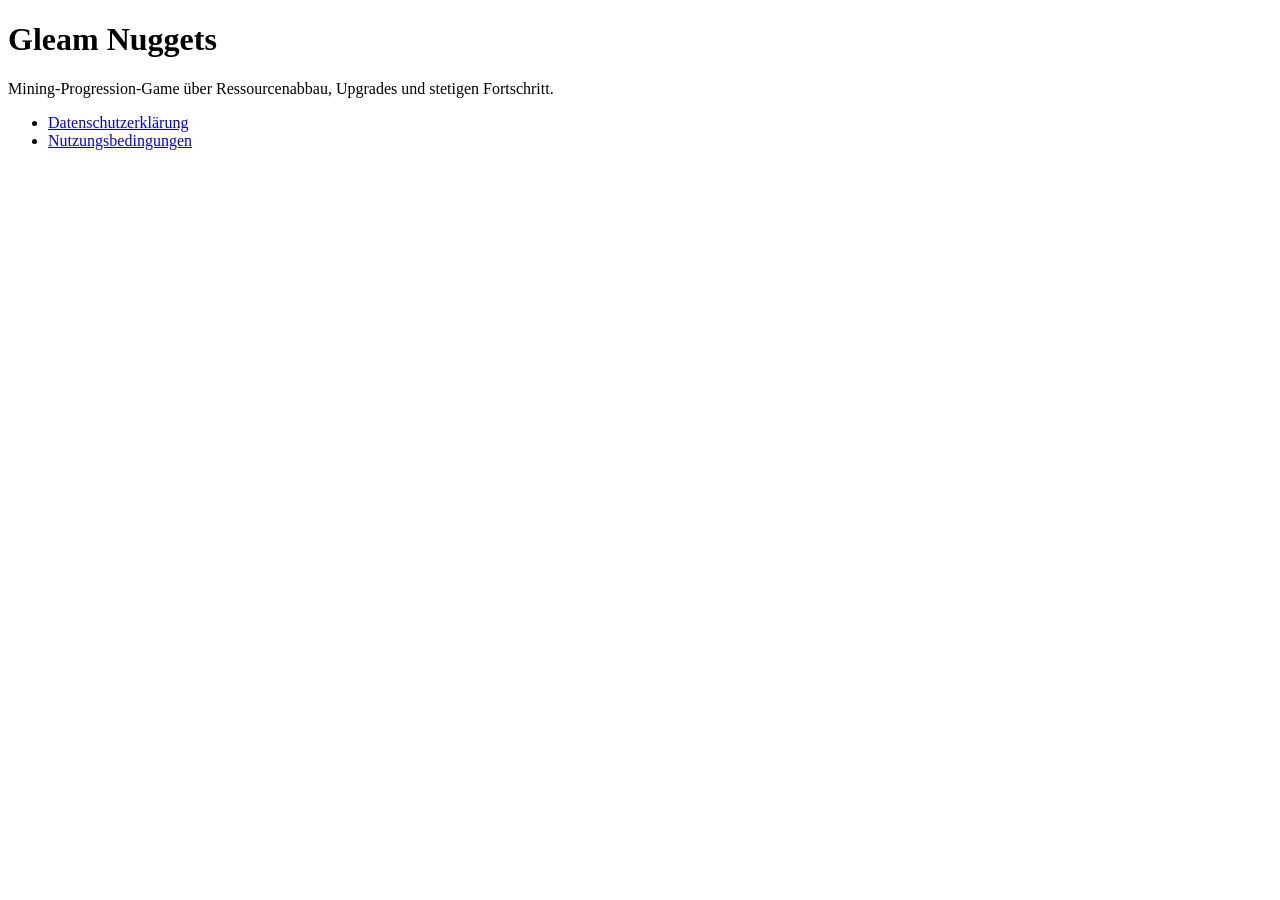
==== gleam-nuggets/index.html @ eb84df8b "Create index.html" ====
<!DOCTYPE html>
<html lang="de">
<head>
  <meta charset="UTF-8">
  <meta name="viewport" content="width=device-width, initial-scale=1.0">
  <title>Gleam Nuggets</title>
</head>
<body>
  <h1>Gleam Nuggets</h1>
  <p>Mining-Progression-Game über Ressourcenabbau, Upgrades und stetigen Fortschritt.</p>
  <ul>
    <li><a href="./privacy.html">Datenschutzerklärung</a></li>
    <li><a href="./terms.html">Nutzungsbedingungen</a></li>
  </ul>
</body>
</html>
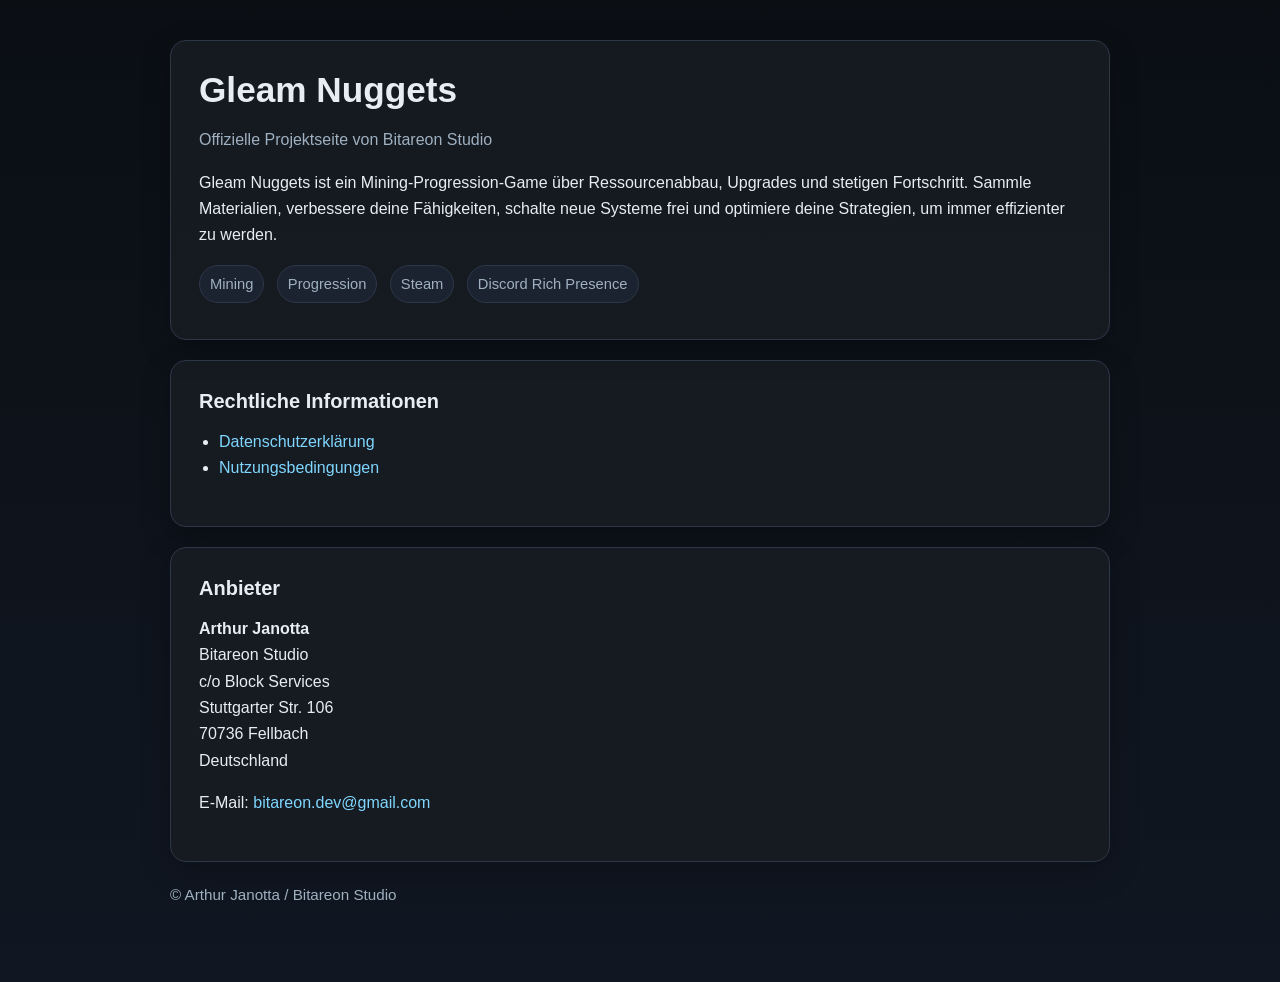
==== commit c6dfd5e8: "Update index.html" ====
--- a/gleam-nuggets/index.html
+++ b/gleam-nuggets/index.html
@@ -4,13 +4,128 @@
   <meta charset="UTF-8">
   <meta name="viewport" content="width=device-width, initial-scale=1.0">
   <title>Gleam Nuggets</title>
+  <meta name="description" content="Offizielle Projektseite zu Gleam Nuggets mit Datenschutz und Nutzungsbedingungen.">
+  <style>
+    :root {
+      --bg: #0d1117;
+      --panel: #161b22;
+      --panel-2: #1c2330;
+      --text: #e6edf3;
+      --muted: #9fb0c0;
+      --accent: #7fd7ff;
+      --border: #2d3748;
+    }
+    * { box-sizing: border-box; }
+    body {
+      margin: 0;
+      font-family: Arial, Helvetica, sans-serif;
+      background: linear-gradient(180deg, #0b0f14 0%, #101722 100%);
+      color: var(--text);
+      line-height: 1.65;
+    }
+    .wrap {
+      max-width: 980px;
+      margin: 0 auto;
+      padding: 40px 20px 60px;
+    }
+    .card {
+      background: rgba(22, 27, 34, 0.96);
+      border: 1px solid var(--border);
+      border-radius: 16px;
+      padding: 28px;
+      margin-bottom: 20px;
+      box-shadow: 0 10px 30px rgba(0,0,0,0.25);
+    }
+    h1, h2 {
+      margin-top: 0;
+      line-height: 1.2;
+    }
+    h1 {
+      font-size: 2.2rem;
+      margin-bottom: 10px;
+    }
+    h2 {
+      font-size: 1.25rem;
+      margin-bottom: 14px;
+    }
+    p, li {
+      color: var(--text);
+    }
+    .muted {
+      color: var(--muted);
+    }
+    a {
+      color: var(--accent);
+      text-decoration: none;
+    }
+    a:hover {
+      text-decoration: underline;
+    }
+    ul {
+      padding-left: 20px;
+    }
+    .badge {
+      display: inline-block;
+      padding: 6px 10px;
+      border: 1px solid var(--border);
+      border-radius: 999px;
+      color: var(--muted);
+      background: var(--panel-2);
+      margin-right: 8px;
+      margin-bottom: 8px;
+      font-size: 0.92rem;
+    }
+    .footer {
+      color: var(--muted);
+      font-size: 0.95rem;
+      margin-top: 10px;
+    }
+  </style>
 </head>
 <body>
-  <h1>Gleam Nuggets</h1>
-  <p>Mining-Progression-Game über Ressourcenabbau, Upgrades und stetigen Fortschritt.</p>
-  <ul>
-    <li><a href="./privacy.html">Datenschutzerklärung</a></li>
-    <li><a href="./terms.html">Nutzungsbedingungen</a></li>
-  </ul>
+  <div class="wrap">
+    <div class="card">
+      <h1>Gleam Nuggets</h1>
+      <p class="muted">Offizielle Projektseite von Bitareon Studio</p>
+      <p>
+        Gleam Nuggets ist ein Mining-Progression-Game über Ressourcenabbau, Upgrades und stetigen Fortschritt.
+        Sammle Materialien, verbessere deine Fähigkeiten, schalte neue Systeme frei und optimiere deine Strategien,
+        um immer effizienter zu werden.
+      </p>
+      <div>
+        <span class="badge">Mining</span>
+        <span class="badge">Progression</span>
+        <span class="badge">Steam</span>
+        <span class="badge">Discord Rich Presence</span>
+      </div>
+    </div>
+
+    <div class="card">
+      <h2>Rechtliche Informationen</h2>
+      <ul>
+        <li><a href="./privacy.html">Datenschutzerklärung</a></li>
+        <li><a href="./terms.html">Nutzungsbedingungen</a></li>
+      </ul>
+    </div>
+
+    <div class="card">
+      <h2>Anbieter</h2>
+      <p>
+        <strong>Arthur Janotta</strong><br>
+        Bitareon Studio<br>
+        c/o Block Services<br>
+        Stuttgarter Str. 106<br>
+        70736 Fellbach<br>
+        Deutschland
+      </p>
+      <p>
+        E-Mail: <a href="mailto:bitareon.dev@gmail.com">bitareon.dev@gmail.com</a>
+      </p>
+    </div>
+
+    <p class="footer">
+      © Arthur Janotta / Bitareon Studio
+    </p>
+  </div>
 </body>
 </html>
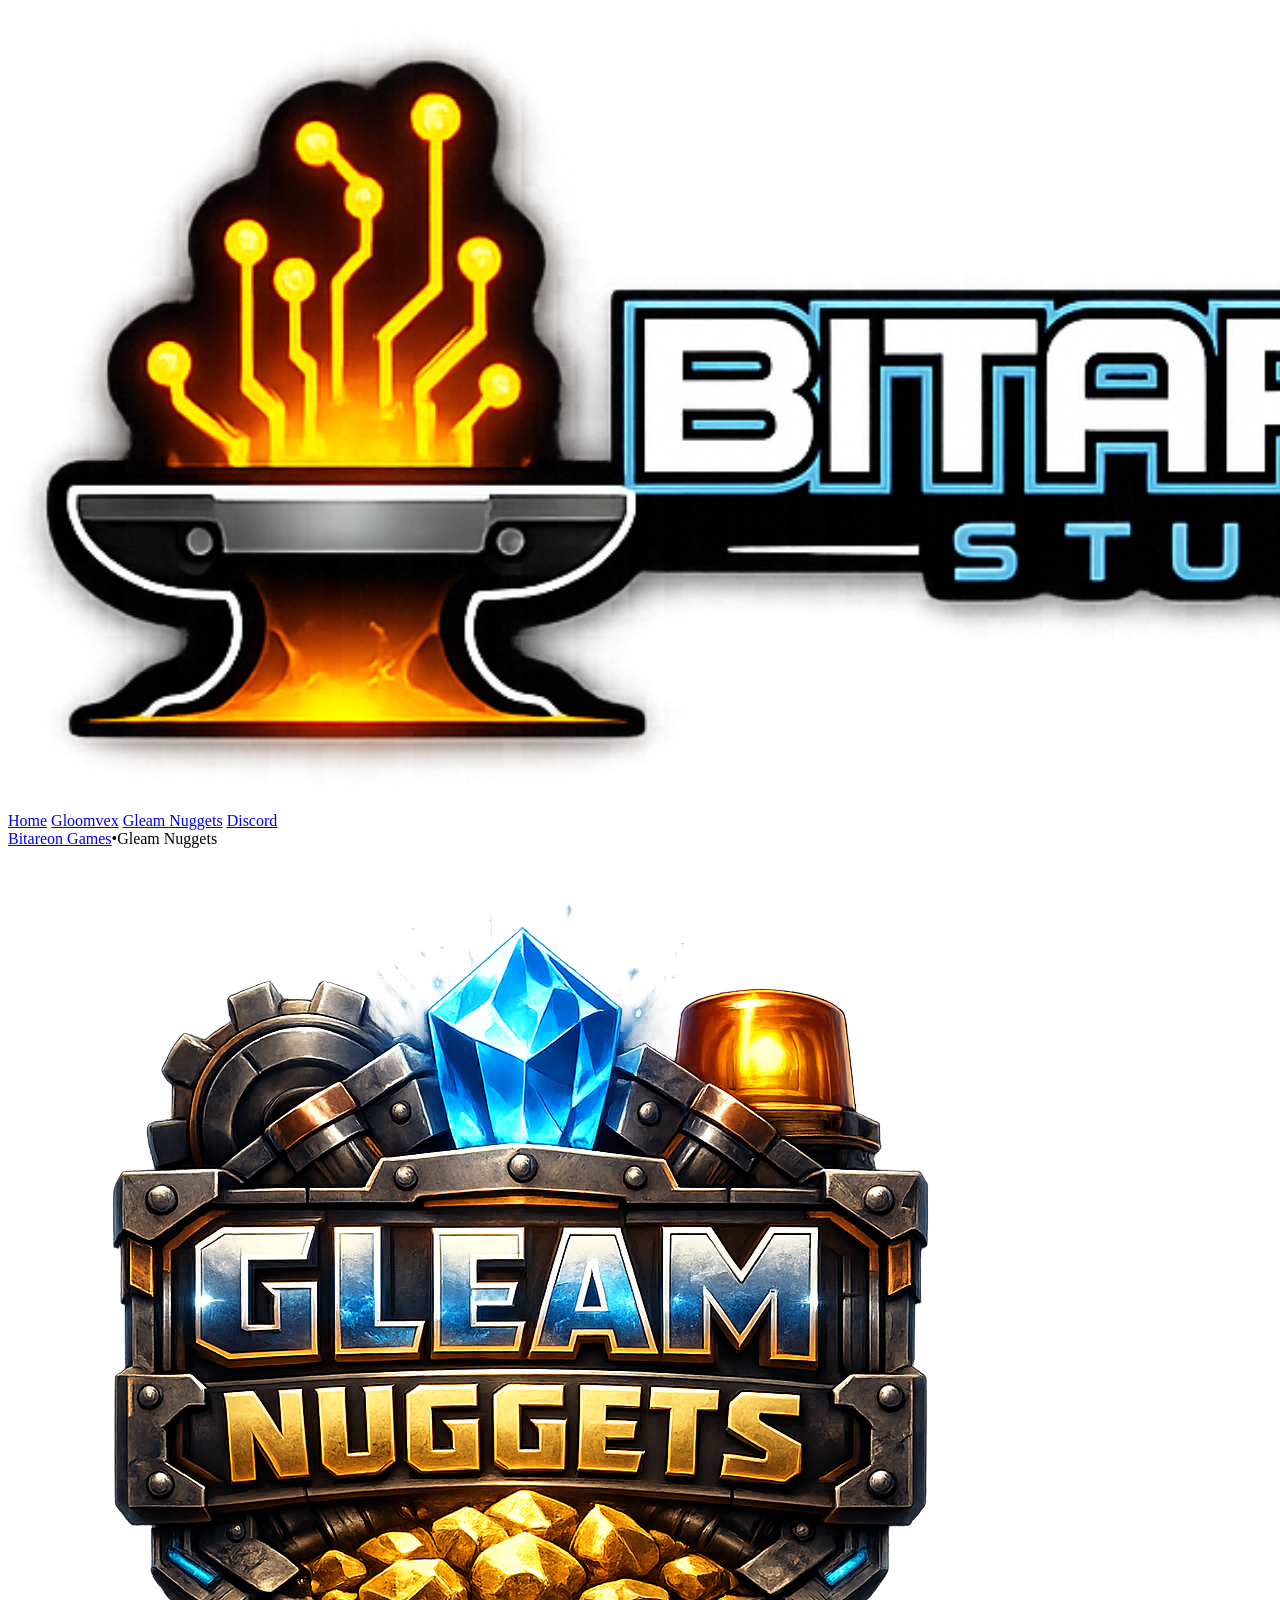
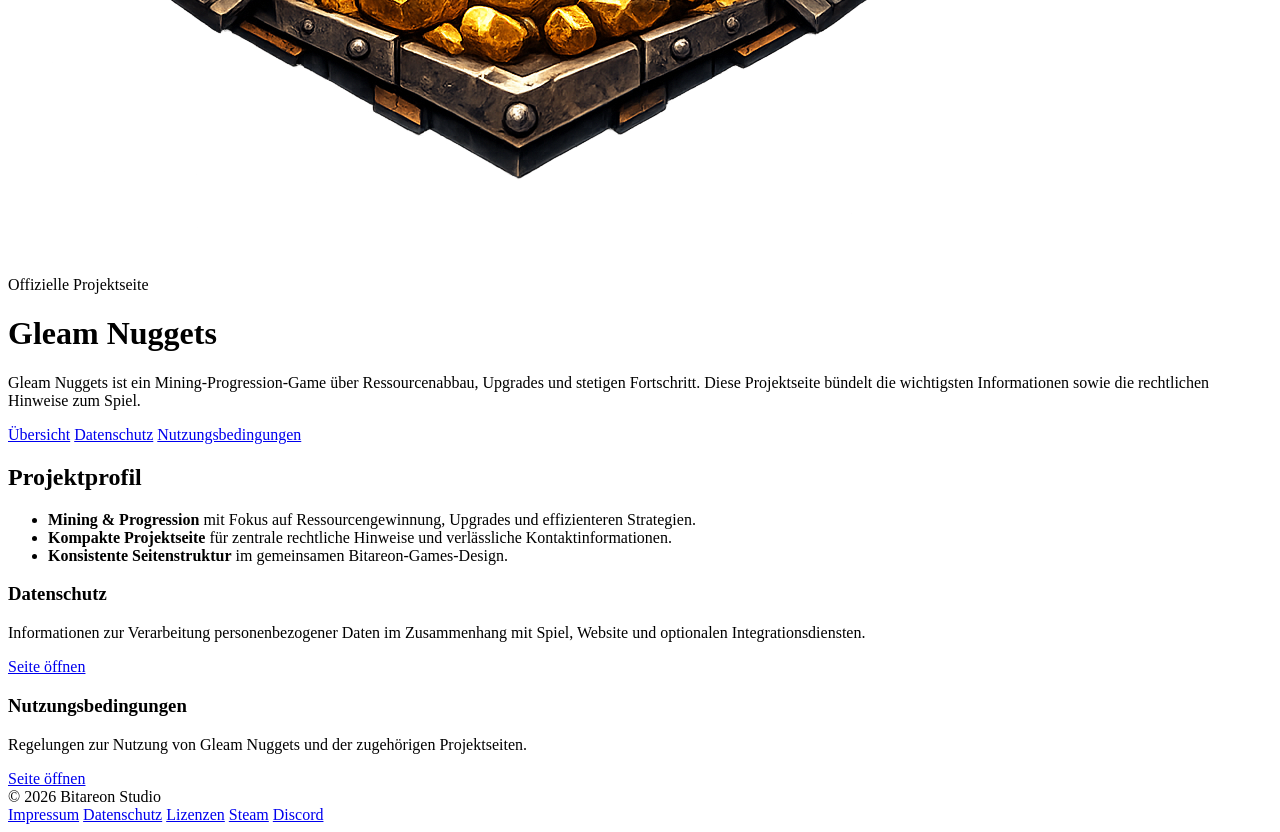
==== commit f942dd0f: "Update index.html" ====
--- a/gleam-nuggets/index.html
+++ b/gleam-nuggets/index.html
@@ -3,129 +3,73 @@
 <head>
   <meta charset="UTF-8">
   <meta name="viewport" content="width=device-width, initial-scale=1.0">
-  <title>Gleam Nuggets</title>
-  <meta name="description" content="Offizielle Projektseite zu Gleam Nuggets mit Datenschutz und Nutzungsbedingungen.">
-  <style>
-    :root {
-      --bg: #0d1117;
-      --panel: #161b22;
-      --panel-2: #1c2330;
-      --text: #e6edf3;
-      --muted: #9fb0c0;
-      --accent: #7fd7ff;
-      --border: #2d3748;
-    }
-    * { box-sizing: border-box; }
-    body {
-      margin: 0;
-      font-family: Arial, Helvetica, sans-serif;
-      background: linear-gradient(180deg, #0b0f14 0%, #101722 100%);
-      color: var(--text);
-      line-height: 1.65;
-    }
-    .wrap {
-      max-width: 980px;
-      margin: 0 auto;
-      padding: 40px 20px 60px;
-    }
-    .card {
-      background: rgba(22, 27, 34, 0.96);
-      border: 1px solid var(--border);
-      border-radius: 16px;
-      padding: 28px;
-      margin-bottom: 20px;
-      box-shadow: 0 10px 30px rgba(0,0,0,0.25);
-    }
-    h1, h2 {
-      margin-top: 0;
-      line-height: 1.2;
-    }
-    h1 {
-      font-size: 2.2rem;
-      margin-bottom: 10px;
-    }
-    h2 {
-      font-size: 1.25rem;
-      margin-bottom: 14px;
-    }
-    p, li {
-      color: var(--text);
-    }
-    .muted {
-      color: var(--muted);
-    }
-    a {
-      color: var(--accent);
-      text-decoration: none;
-    }
-    a:hover {
-      text-decoration: underline;
-    }
-    ul {
-      padding-left: 20px;
-    }
-    .badge {
-      display: inline-block;
-      padding: 6px 10px;
-      border: 1px solid var(--border);
-      border-radius: 999px;
-      color: var(--muted);
-      background: var(--panel-2);
-      margin-right: 8px;
-      margin-bottom: 8px;
-      font-size: 0.92rem;
-    }
-    .footer {
-      color: var(--muted);
-      font-size: 0.95rem;
-      margin-top: 10px;
-    }
-  </style>
+  <title>Gleam Nuggets – Offizielle Projektseite</title>
+  <meta name="description" content="Offizielle Projektseite zu Gleam Nuggets von Bitareon Studio mit Datenschutz und Nutzungsbedingungen.">
+  <link rel="stylesheet" href="../assets/site.css">
 </head>
 <body>
-  <div class="wrap">
-    <div class="card">
-      <h1>Gleam Nuggets</h1>
-      <p class="muted">Offizielle Projektseite von Bitareon Studio</p>
-      <p>
-        Gleam Nuggets ist ein Mining-Progression-Game über Ressourcenabbau, Upgrades und stetigen Fortschritt.
-        Sammle Materialien, verbessere deine Fähigkeiten, schalte neue Systeme frei und optimiere deine Strategien,
-        um immer effizienter zu werden.
-      </p>
-      <div>
-        <span class="badge">Mining</span>
-        <span class="badge">Progression</span>
-        <span class="badge">Steam</span>
-        <span class="badge">Discord Rich Presence</span>
+
+  <div class="topbar">
+    <div class="container topbar-inner">
+      <a class="brand" href="../index.html" aria-label="Bitareon Games Startseite">
+        <img src="../assets/Bitareon_Logo_2000x800.png" alt="Bitareon Games Logo">
+      </a>
+      <nav class="nav" aria-label="Hauptnavigation">
+        <a href="../index.html">Home</a>
+        <a href="../gloomvex/">Gloomvex</a>
+        <a class="active" href="../gleam-nuggets/">Gleam Nuggets</a>
+        <a href="https://discord.gg/qRFpBKGN" target="_blank" rel="noopener noreferrer">Discord</a>
+      </nav>
+    </div>
+  </div>
+  <header class="page-hero">
+    <div class="container page-hero-inner">
+      <div class="page-head hero-copy">
+        <div class="breadcrumbs"><a href="../index.html">Bitareon Games</a><span>•</span><span>Gleam Nuggets</span></div>
+        <img class="project-logo" src="../assets/GleamNuggets_Logo.png" alt="Gleam Nuggets Logo">
+        <div class="eyebrow">Offizielle Projektseite</div>
+        <h1>Gleam Nuggets</h1>
+        <p class="lede">Gleam Nuggets ist ein Mining-Progression-Game über Ressourcenabbau, Upgrades und stetigen Fortschritt. Diese Projektseite bündelt die wichtigsten Informationen sowie die rechtlichen Hinweise zum Spiel.</p>
+        <div class="tab-nav">
+          <a class="active" href="./index.html">Übersicht</a>
+          <a href="./privacy.html">Datenschutz</a>
+          <a href="./terms.html">Nutzungsbedingungen</a>
+        </div>
+      </div>
+      <aside class="page-side hero-side">
+        <h2>Projektprofil</h2>
+        <ul>
+          <li><strong>Mining & Progression</strong> mit Fokus auf Ressourcengewinnung, Upgrades und effizienteren Strategien.</li>
+          <li><strong>Kompakte Projektseite</strong> für zentrale rechtliche Hinweise und verlässliche Kontaktinformationen.</li>
+          <li><strong>Konsistente Seitenstruktur</strong> im gemeinsamen Bitareon-Games-Design.</li>
+        </ul>
+      </aside>
+    </div>
+  </header>
+  <main>
+    <section>
+      <div class="container">
+        <div class="card-grid">
+          <article class="link-card"><div class="link-card-body"><h3>Datenschutz</h3><p>Informationen zur Verarbeitung personenbezogener Daten im Zusammenhang mit Spiel, Website und optionalen Integrationsdiensten.</p><div class="card-actions"><a class="button button-secondary" href="./privacy.html">Seite öffnen</a></div></div></article>
+          <article class="link-card"><div class="link-card-body"><h3>Nutzungsbedingungen</h3><p>Regelungen zur Nutzung von Gleam Nuggets und der zugehörigen Projektseiten.</p><div class="card-actions"><a class="button button-secondary" href="./terms.html">Seite öffnen</a></div></div></article>
+        </div>
+      </div>
+    </section>
+  </main>
+
+  <footer>
+    <div class="container">
+      <div class="footer-box">
+        <div>© 2026 Bitareon Studio</div>
+        <div class="footer-links">
+          <a href="../gloomvex/imprint.html">Impressum</a>
+          <a href="../gloomvex/privacy.html">Datenschutz</a>
+          <a href="../gloomvex/licenses.html">Lizenzen</a>
+          <a href="https://store.steampowered.com/app/4449700/Gloomvex/" target="_blank" rel="noopener noreferrer">Steam</a>
+          <a href="https://discord.gg/qRFpBKGN" target="_blank" rel="noopener noreferrer">Discord</a>
+        </div>
       </div>
     </div>
-
-    <div class="card">
-      <h2>Rechtliche Informationen</h2>
-      <ul>
-        <li><a href="./privacy.html">Datenschutzerklärung</a></li>
-        <li><a href="./terms.html">Nutzungsbedingungen</a></li>
-      </ul>
-    </div>
-
-    <div class="card">
-      <h2>Anbieter</h2>
-      <p>
-        <strong>Arthur Janotta</strong><br>
-        Bitareon Studio<br>
-        c/o Block Services<br>
-        Stuttgarter Str. 106<br>
-        70736 Fellbach<br>
-        Deutschland
-      </p>
-      <p>
-        E-Mail: <a href="mailto:bitareon.dev@gmail.com">bitareon.dev@gmail.com</a>
-      </p>
-    </div>
-
-    <p class="footer">
-      © Arthur Janotta / Bitareon Studio
-    </p>
-  </div>
+  </footer>
 </body>
 </html>
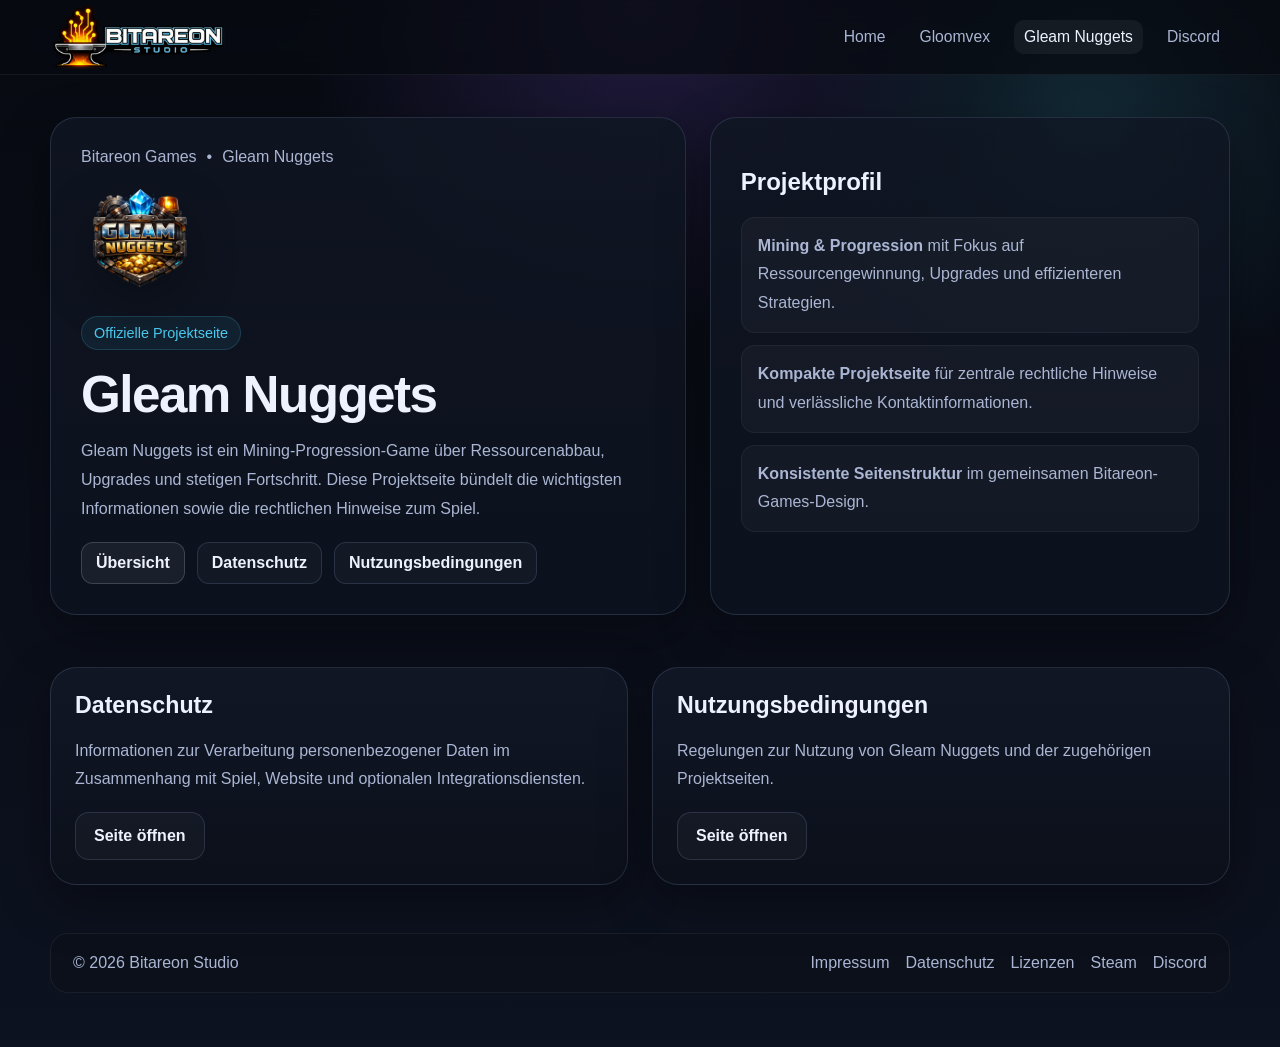
==== commit 30cc64f0: "Add files via upload" ====
--- a/gleam-nuggets/index.html
+++ b/gleam-nuggets/index.html
@@ -12,7 +12,7 @@
   <div class="topbar">
     <div class="container topbar-inner">
       <a class="brand" href="../index.html" aria-label="Bitareon Games Startseite">
-        <img src="../assets/Bitareon_Logo_2000x800.png" alt="Bitareon Games Logo">
+        <img class="brand-main-logo" src="../assets/Bitareon_Logo_2000x800.png" alt="Bitareon Games Logo">
       </a>
       <nav class="nav" aria-label="Hauptnavigation">
         <a href="../index.html">Home</a>
@@ -26,7 +26,7 @@
     <div class="container page-hero-inner">
       <div class="page-head hero-copy">
         <div class="breadcrumbs"><a href="../index.html">Bitareon Games</a><span>•</span><span>Gleam Nuggets</span></div>
-        <img class="project-logo" src="../assets/GleamNuggets_Logo.png" alt="Gleam Nuggets Logo">
+        <img class="project-logo logo-gleam logo-square" src="../assets/GleamNuggets_Logo.png" alt="Gleam Nuggets Logo">
         <div class="eyebrow">Offizielle Projektseite</div>
         <h1>Gleam Nuggets</h1>
         <p class="lede">Gleam Nuggets ist ein Mining-Progression-Game über Ressourcenabbau, Upgrades und stetigen Fortschritt. Diese Projektseite bündelt die wichtigsten Informationen sowie die rechtlichen Hinweise zum Spiel.</p>
@@ -72,4 +72,4 @@
     </div>
   </footer>
 </body>
-</html>
+</html>
--- a/assets/site.css
+++ b/assets/site.css
@@ -0,0 +1,237 @@
+:root {
+  --bg: #070a11;
+  --bg2: #0d1220;
+  --panel: rgba(18, 24, 38, 0.92);
+  --panel-strong: rgba(24, 31, 49, 0.98);
+  --border: rgba(145, 166, 212, 0.18);
+  --text: #eef2ff;
+  --muted: #aab6d3;
+  --accent: #8b5cf6;
+  --accent-hover: #9f77ff;
+  --accent-2: #4cc9f0;
+  --shadow: 0 18px 50px rgba(0,0,0,0.35);
+  --radius-xl: 26px;
+  --radius-lg: 18px;
+  --radius-md: 14px;
+  --maxw: 1180px;
+}
+* { box-sizing: border-box; }
+html { scroll-behavior: smooth; }
+body {
+  margin: 0;
+  color: var(--text);
+  font-family: Arial, Helvetica, sans-serif;
+  background:
+    radial-gradient(circle at top, rgba(139,92,246,0.20), transparent 28%),
+    radial-gradient(circle at 85% 12%, rgba(76,201,240,0.16), transparent 20%),
+    linear-gradient(180deg, var(--bg) 0%, var(--bg2) 100%);
+  min-height: 100vh;
+}
+a { color: inherit; text-decoration: none; }
+p, li { line-height: 1.8; }
+.container { width: min(var(--maxw), calc(100% - 32px)); margin: 0 auto; }
+
+.topbar {
+  position: sticky; top: 0; z-index: 20; backdrop-filter: blur(12px);
+  background: rgba(7,10,17,0.72); border-bottom: 1px solid rgba(255,255,255,0.06);
+}
+.topbar-inner {
+  display: flex; align-items: center; justify-content: space-between; gap: 20px; min-height: 74px;
+}
+.brand { display: flex; align-items: center; gap: 14px; min-width: 0; }
+.brand img,
+.hero .brand-main-logo {
+  width: 178px !important;
+  max-width: 40vw !important;
+  height: auto !important;
+  display: block;
+}
+
+.nav { display: flex; align-items: center; gap: 14px; flex-wrap: wrap; justify-content: flex-end; }
+.nav a {
+  color: var(--muted); font-size: 0.98rem; transition: color 0.2s ease, background 0.2s ease;
+  padding: 8px 10px; border-radius: 10px;
+}
+.nav a:hover, .nav a.active { color: var(--text); background: rgba(255,255,255,0.05); }
+
+.hero { padding: 52px 0 34px; }
+.hero-grid { display: grid; grid-template-columns: 1.2fr 0.8fr; gap: 28px; align-items: center; }
+
+.hero-copy, .hero-side, .panel, .legal-shell, .info-card, .content-card, .link-card {
+  background: linear-gradient(180deg, rgba(16,22,35,0.84), rgba(12,18,30,0.92));
+  border: 1px solid var(--border); box-shadow: var(--shadow); border-radius: var(--radius-xl);
+}
+.hero-copy { padding: 36px; }
+.hero-side { padding: 28px; }
+
+.eyebrow {
+  display: inline-flex; align-items: center; gap: 8px; color: var(--accent-2);
+  background: rgba(76,201,240,0.08); border: 1px solid rgba(76,201,240,0.18);
+  border-radius: 999px; padding: 8px 12px; font-size: 0.9rem; margin-bottom: 18px;
+}
+
+h1 { font-size: clamp(2.4rem, 5vw, 4.4rem); line-height: 1.04; margin: 0 0 16px; letter-spacing: -0.03em; }
+h2 { line-height: 1.2; }
+
+.hero p, .section-head p, .muted, .lede { color: var(--muted); }
+.hero p { font-size: 1.08rem; max-width: 64ch; }
+
+.hero-actions, .legal-links, .card-actions, .tab-nav { display: flex; flex-wrap: wrap; gap: 12px; }
+
+.button {
+  display: inline-flex; align-items: center; justify-content: center; gap: 10px;
+  padding: 14px 18px; border-radius: 14px; font-weight: 700;
+  transition: transform 0.2s ease, background 0.2s ease, border-color 0.2s ease, opacity 0.2s ease;
+  border: 1px solid transparent;
+}
+.button:hover { transform: translateY(-1px); }
+.button-primary { background: linear-gradient(135deg, var(--accent), var(--accent-hover)); color: white; box-shadow: 0 10px 26px rgba(139,92,246,0.26); }
+.button-secondary { background: rgba(255,255,255,0.03); color: var(--text); border-color: var(--border); }
+.button-secondary:hover, .tab-nav a:hover, .tab-nav a.active { background: rgba(255,255,255,0.06); border-color: rgba(255,255,255,0.16); }
+.button img, .icon-link img { width: 20px; height: 20px; object-fit: contain; display: block; }
+
+.hero-side ul, .clean-list { list-style: none; padding: 0; margin: 0; display: grid; gap: 12px; }
+.hero-side li, .clean-list li {
+  color: var(--muted); background: rgba(255,255,255,0.03); border: 1px solid rgba(255,255,255,0.05);
+  border-radius: 14px; padding: 14px 16px;
+}
+
+section { padding: 28px 0 12px; }
+.section-head { margin-bottom: 22px; }
+.section-head h2 { margin: 0 0 10px; font-size: clamp(1.7rem, 3vw, 2.35rem); }
+
+.games-grid, .card-grid, .link-grid { display: grid; grid-template-columns: repeat(2, minmax(0, 1fr)); gap: 24px; }
+
+.game-card, .link-card {
+  background: linear-gradient(180deg, rgba(18, 24, 38, 0.94), rgba(11, 16, 27, 0.98));
+  border: 1px solid var(--border); border-radius: var(--radius-xl); overflow: hidden; box-shadow: var(--shadow);
+  display: flex; flex-direction: column;
+}
+
+.game-visual {
+  display: grid; place-items: center; min-height: 220px; padding: 28px;
+  background: radial-gradient(circle at top, rgba(139,92,246,0.18), transparent 40%), linear-gradient(180deg, rgba(255,255,255,0.02), rgba(255,255,255,0));
+  border-bottom: 1px solid rgba(255,255,255,0.05);
+}
+.game-visual img {
+  width: auto !important;
+  height: auto !important;
+  max-width: 100% !important;
+  max-height: none !important;
+  object-fit: contain;
+  display: block;
+  filter: drop-shadow(0 18px 28px rgba(0,0,0,0.28));
+}
+.game-visual img.logo-wide,
+.game-visual img.logo-gloomvex {
+  max-width: 220px !important;
+  max-height: 94px !important;
+}
+.game-visual img.logo-square,
+.game-visual img.logo-gleam {
+  max-width: 118px !important;
+  max-height: 118px !important;
+}
+
+.game-body, .link-card-body { padding: 24px; display: flex; flex-direction: column; gap: 18px; height: 100%; }
+.game-body h3, .link-card-body h3 { margin: 0; font-size: 1.45rem; }
+.game-body p, .link-card-body p { margin: 0; color: var(--muted); }
+
+.tag-row { display: flex; gap: 10px; flex-wrap: wrap; }
+.tag {
+  display: inline-flex; padding: 8px 12px; border-radius: 999px; background: rgba(255,255,255,0.04);
+  border: 1px solid rgba(255,255,255,0.06); color: #d7dff3; font-size: 0.9rem;
+}
+
+.page-hero { padding: 42px 0 24px; }
+.page-hero-inner {
+  display: grid; grid-template-columns: 1.1fr 0.9fr; gap: 24px; align-items: stretch;
+}
+.page-head, .page-side { padding: 30px; }
+.page-head h1 { font-size: clamp(2rem, 4vw, 3.3rem); margin-bottom: 14px; }
+
+.project-logo {
+  width: auto !important;
+  height: auto !important;
+  max-width: 300px !important;
+  max-height: 128px !important;
+  object-fit: contain;
+  display: block;
+  margin-bottom: 18px;
+  filter: drop-shadow(0 16px 24px rgba(0,0,0,0.3));
+}
+.project-logo.logo-square,
+.project-logo.logo-gleam {
+  max-width: 118px !important;
+  max-height: 118px !important;
+}
+.project-logo.logo-gloomvex {
+  max-width: 220px !important;
+  max-height: 94px !important;
+}
+
+.tab-nav { margin-top: 18px; }
+.tab-nav a {
+  padding: 11px 14px; border-radius: 12px; color: var(--text); background: rgba(255,255,255,0.03); border: 1px solid var(--border);
+  font-weight: 700;
+}
+
+.legal-layout { display: grid; grid-template-columns: 280px 1fr; gap: 24px; padding-bottom: 42px; }
+.legal-shell { padding: 22px; align-self: start; position: sticky; top: 92px; }
+.legal-shell h3 { margin: 0 0 14px; font-size: 1rem; }
+
+.side-nav { display: grid; gap: 10px; }
+.side-nav a {
+  padding: 12px 14px; border-radius: 12px; color: var(--muted); background: rgba(255,255,255,0.03); border: 1px solid rgba(255,255,255,0.05); font-weight: 700;
+}
+.side-nav a:hover, .side-nav a.active { color: var(--text); background: rgba(255,255,255,0.06); border-color: rgba(255,255,255,0.15); }
+
+.content-card { padding: 34px; }
+.content-card h1 { font-size: clamp(2rem, 4vw, 3rem); margin-bottom: 10px; }
+.content-card h2 { margin-top: 30px; margin-bottom: 12px; font-size: 1.15rem; }
+.content-card p, .content-card li { color: var(--muted); }
+.content-card ul { padding-left: 22px; }
+.content-card .muted, .content-card .meta { color: var(--muted); margin-bottom: 20px; }
+.content-card .box {
+  background: rgba(255,255,255,0.03); border: 1px solid rgba(255,255,255,0.06);
+  border-radius: 16px; padding: 22px; margin-bottom: 18px;
+}
+.content-card .box h2 { margin-top: 0; }
+
+.breadcrumbs { display: flex; flex-wrap: wrap; gap: 10px; color: var(--muted); margin-bottom: 14px; }
+.breadcrumbs a:hover { color: var(--text); }
+
+.footer-box {
+  background: rgba(11,16,27,0.75); border: 1px solid rgba(255,255,255,0.06); border-radius: 18px;
+  padding: 20px 22px; display: flex; align-items: center; justify-content: space-between; gap: 18px; flex-wrap: wrap;
+}
+footer { padding: 36px 0 54px; color: var(--muted); }
+.footer-links { display: flex; gap: 16px; flex-wrap: wrap; }
+.footer-links a:hover { color: var(--text); }
+
+@media (max-width: 960px) {
+  .hero-grid, .games-grid, .card-grid, .link-grid, .page-hero-inner, .legal-layout { grid-template-columns: 1fr; }
+  .legal-shell { position: static; }
+}
+
+@media (max-width: 900px) {
+  .topbar-inner { min-height: unset; padding: 14px 0; align-items: flex-start; flex-direction: column; }
+  .nav { justify-content: flex-start; }
+  .hero-copy, .hero-side, .page-head, .page-side, .content-card, .legal-shell { padding: 24px; }
+}
+
+@media (max-width: 520px) {
+  .container { width: min(var(--maxw), calc(100% - 20px)); }
+  .brand img,
+  .hero .brand-main-logo { width: 128px !important; max-width: 48vw !important; }
+  .button, .card-actions .button { width: 100%; }
+  .game-body, .link-card-body { padding: 20px; }
+  .game-visual { min-height: 180px; padding: 22px; }
+  .game-visual img.logo-wide,
+  .game-visual img.logo-gloomvex,
+  .project-logo.logo-gloomvex { max-width: 200px !important; max-height: 86px !important; }
+  .game-visual img.logo-square,
+  .game-visual img.logo-gleam,
+  .project-logo.logo-square,
+  .project-logo.logo-gleam { max-width: 104px !important; max-height: 104px !important; }
+}
